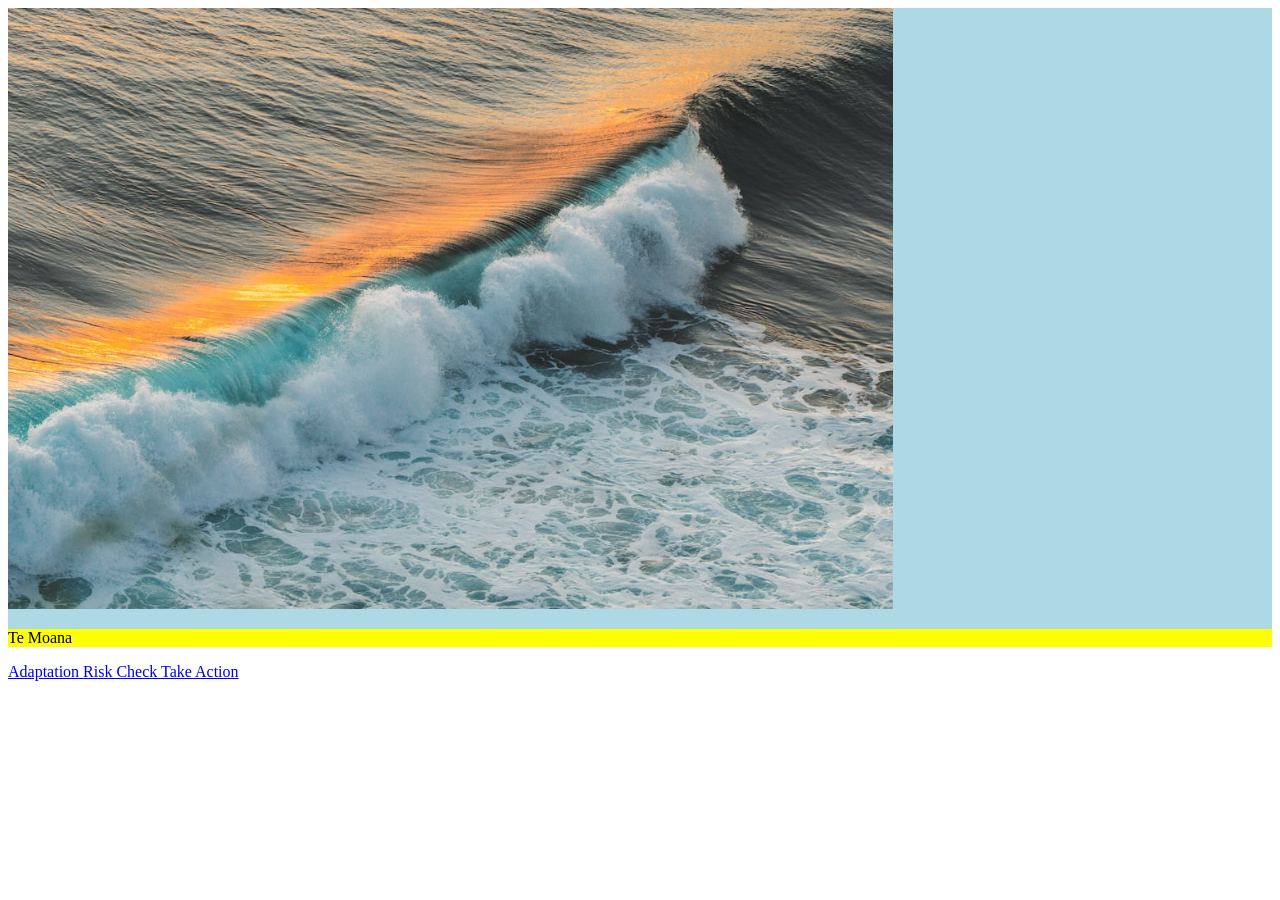
==== index.html @ 74d245a0 "I added some a tags to link other pages" ====
<!DOCTYPE html>
<html lang="en">
<head>
    <meta charset="UTF-8">
    <title>Title</title>
    <link rel="stylesheet" href="style.css"
</head>
<body>

<div class="w3-card-4">
  <img width="70%." src="images/ocean.jpg" alt="Te Moana">
  <div class="w3-container w3-center">
    <p> Te Moana</p>
  </div>
</div>

<a href="adaptation.html.html"> Adaptation </a>
<a href="risk%20check.html.html"> Risk Check </a>
<a href="take%20action.html"> Take Action </a>


</body>
</html>
---- style.css ----
h1 {
  background-color: green;
}

div {
  background-color: lightblue;
}

p {
  background-color: yellow;
}
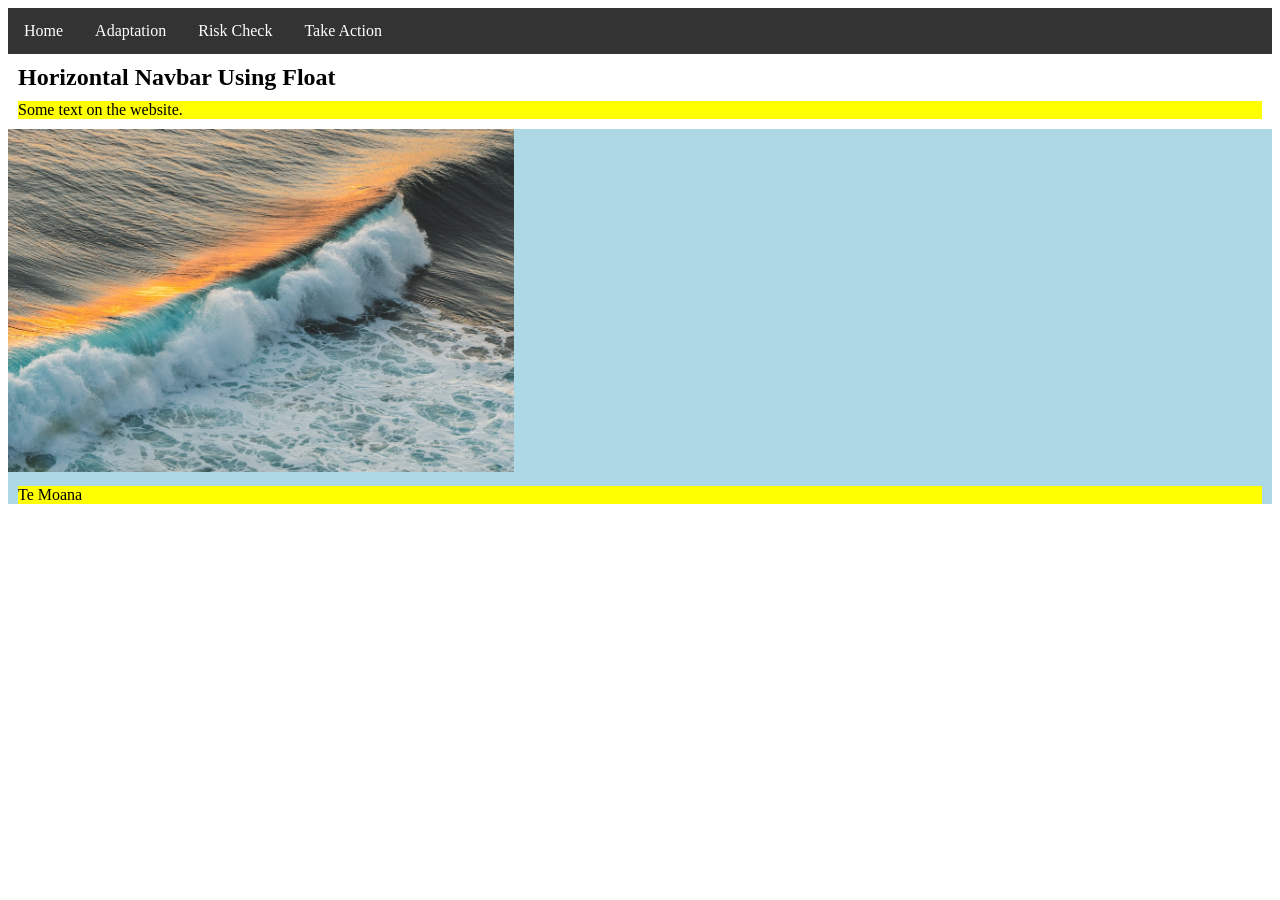
==== commit d188f626: "I added navigation bar on my home page with some background color testing in CSS" ====
--- a/index.html
+++ b/index.html
@@ -5,19 +5,32 @@
     <title>Title</title>
     <link rel="stylesheet" href="style.css"
 </head>
+
+</html>
+
+<body>
+
+<ul>
+  <li><a href="index.html">Home</a></li>
+  <li><a href="adaptation.html">Adaptation</a></li>
+  <li><a href=#riskcheck.html">Risk Check</a></li>
+  <li><a href="take action.html">Take Action</a></li>
+</ul>
+
+<h2>Horizontal Navbar Using Float</h2>
+
+<p>Some text on the website.</p>
+
+</body>
+
 <body>
 
 <div class="w3-card-4">
-  <img width="70%." src="images/ocean.jpg" alt="Te Moana">
+  <img width="40%." src="images/ocean.jpg" alt="Te Moana">
   <div class="w3-container w3-center">
     <p> Te Moana</p>
   </div>
 </div>
 
-<a href="adaptation.html.html"> Adaptation </a>
-<a href="risk%20check.html.html"> Risk Check </a>
-<a href="take%20action.html"> Take Action </a>
+</body>
 
-
-</body>
-</html>
--- a/style.css
+++ b/style.css
@@ -9,3 +9,39 @@
 p {
   background-color: yellow;
 }
+
+<style>
+body {
+  margin: 0;
+  padding: 0;
+}
+
+h2, p {
+  margin: 10px;
+}
+
+ul {
+  list-style-type: none;
+  margin: 0;
+  padding: 0;
+  overflow: hidden;
+  background-color: #333333;
+}
+
+ul li {
+  float: left;
+}
+
+ul li a {
+  display: block;
+  color: white;
+  text-align: center;
+  padding: 14px 16px;
+  text-decoration: none;
+}
+
+ul li a:hover {
+  background-color: #111111;
+}
+</style>
+
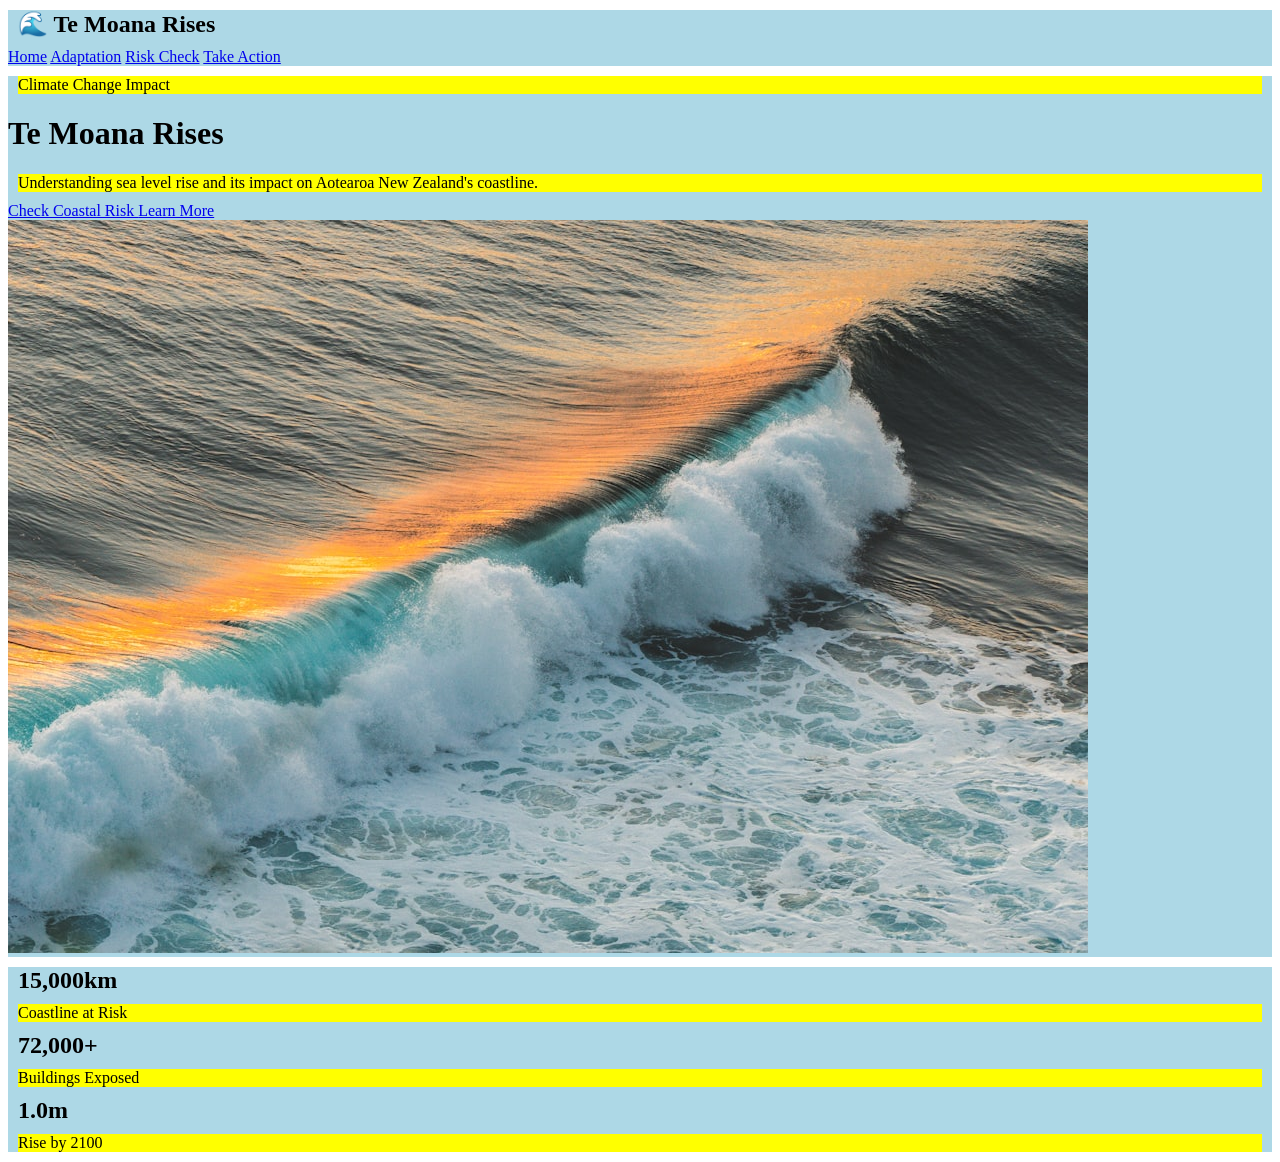
==== commit 56c8da27: "I linked my other pages to my CSS, In my index page i aded some hero tags and functions from W3Schoo" ====
--- a/index.html
+++ b/index.html
@@ -2,35 +2,67 @@
 <html lang="en">
 <head>
     <meta charset="UTF-8">
-    <title>Title</title>
-    <link rel="stylesheet" href="style.css"
+    <meta name="viewport" content="width=device-width, initial-scale=1.0">
+    <title>Te Moana Rises</title>
+    <link rel="stylesheet" href="style.css">
 </head>
-
-</html>
-
 <body>
 
-<ul>
-  <li><a href="index.html">Home</a></li>
-  <li><a href="adaptation.html">Adaptation</a></li>
-  <li><a href=#riskcheck.html">Risk Check</a></li>
-  <li><a href="take action.html">Take Action</a></li>
-</ul>
+    <div class="navbar">
+        <h2>🌊 Te Moana Rises</h2>
 
-<h2>Horizontal Navbar Using Float</h2>
+        <div class="nav-links">
+            <a href="index.html">Home</a>
+            <a href="adaptation.html">Adaptation</a>
+            <a href="risk-check.html">Risk Check</a>
+            <a href="take-action.html">Take Action</a>
+        </div>
+    </div>
 
-<p>Some text on the website.</p>
+    <div class="hero">
 
-</body>
+        <div class="hero-text">
 
-<body>
+            <p class="badge">Climate Change Impact</p>
 
-<div class="w3-card-4">
-  <img width="40%." src="images/ocean.jpg" alt="Te Moana">
-  <div class="w3-container w3-center">
-    <p> Te Moana</p>
-  </div>
-</div>
+            <h1>Te Moana Rises</h1>
 
-</body>
+            <p class="hero-subtitle">
+                Understanding sea level rise and its impact on
+                Aotearoa New Zealand's coastline.
+            </p>
 
+            <a href="risk-check.html" class="button">
+                Check Coastal Risk
+            </a>
+
+            <a href="adaptation.html" class="button2">
+                Learn More
+            </a>
+
+        </div>
+
+        <div class="hero-image">
+            <img src="images/ocean.jpg" alt="Ocean Waves">
+        </div>
+
+    </div>
+
+    <div class="stats">
+
+        <div>
+            <h2>15,000km</h2>
+            <p>Coastline at Risk</p>
+        </div>
+
+        <div>
+            <h2>72,000+</h2>
+            <p>Buildings Exposed</p>
+        </div>
+
+        <div>
+            <h2>1.0m</h2>
+            <p>Rise by 2100</p>
+        </div>
+
+    </div>
--- a/style.css
+++ b/style.css
@@ -1,5 +1,5 @@
 h1 {
-  background-color: green;
+  background-color: lightblue;
 }
 
 div {
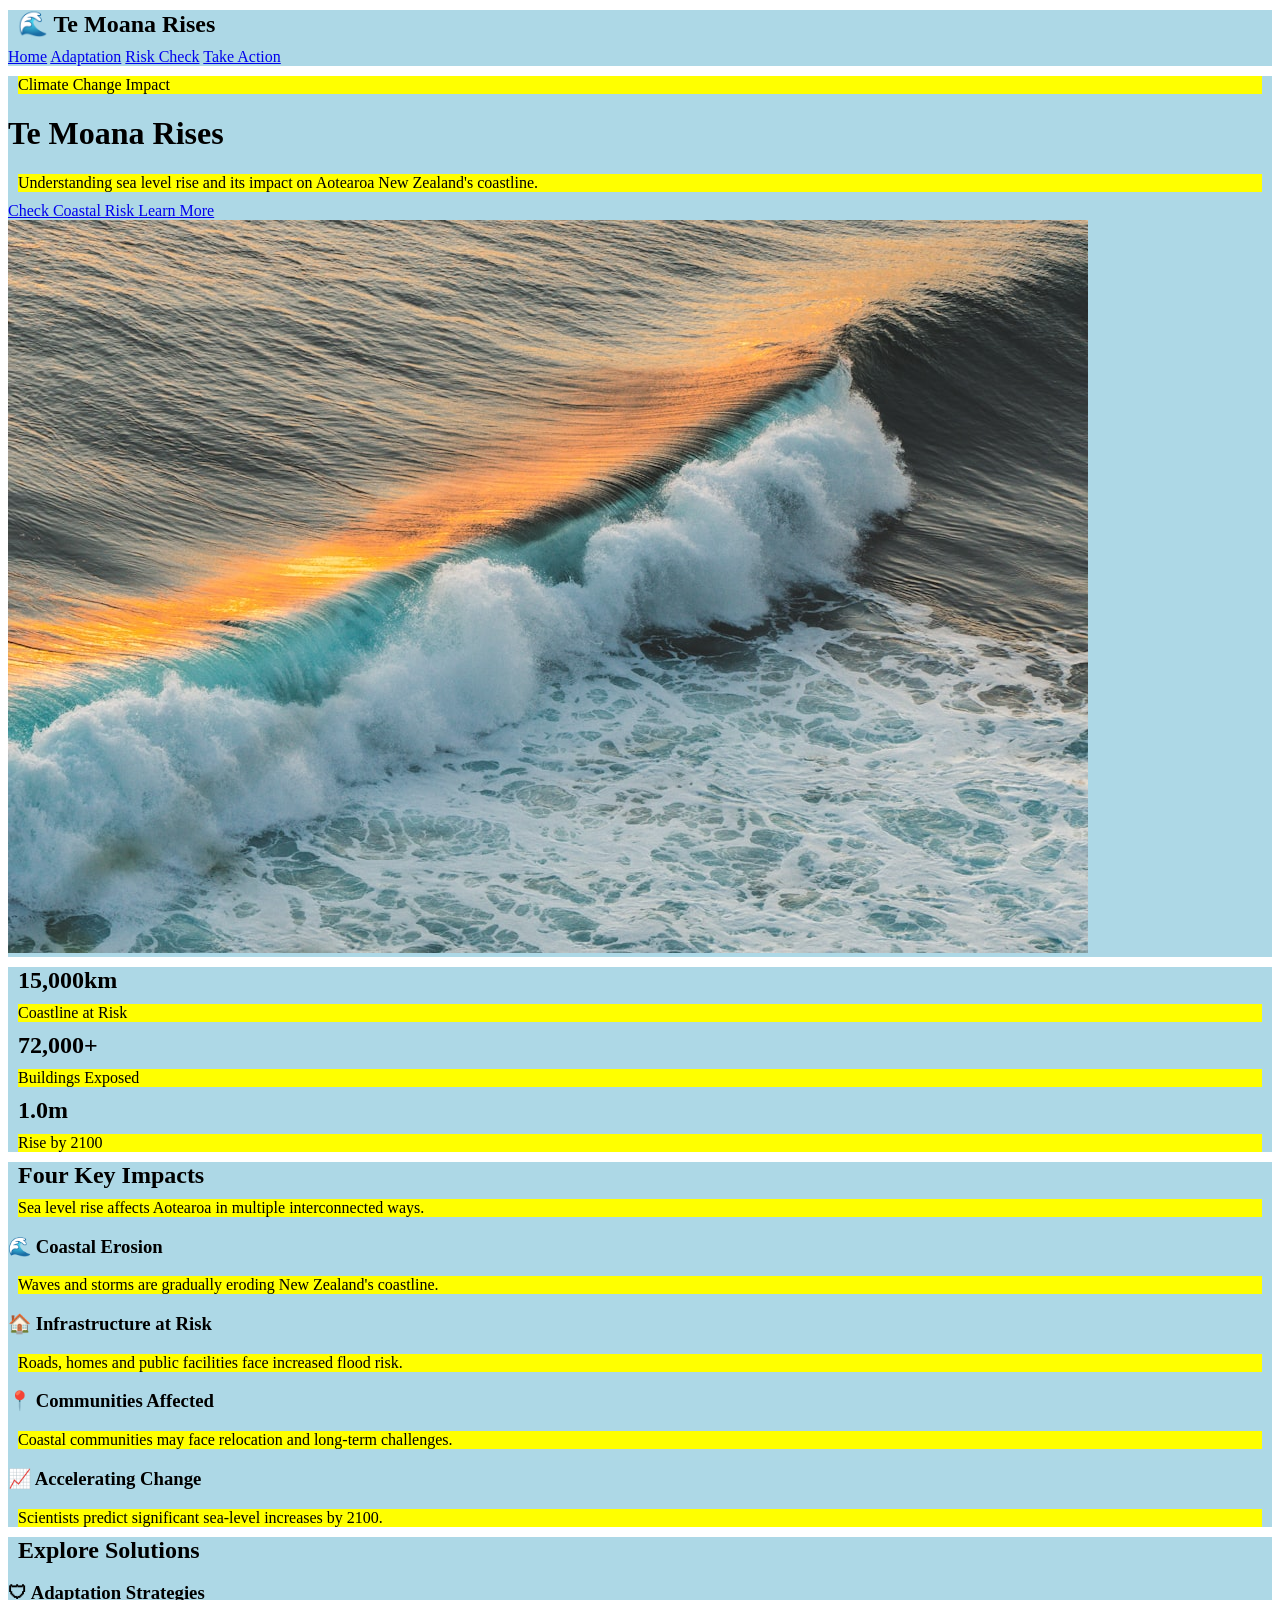
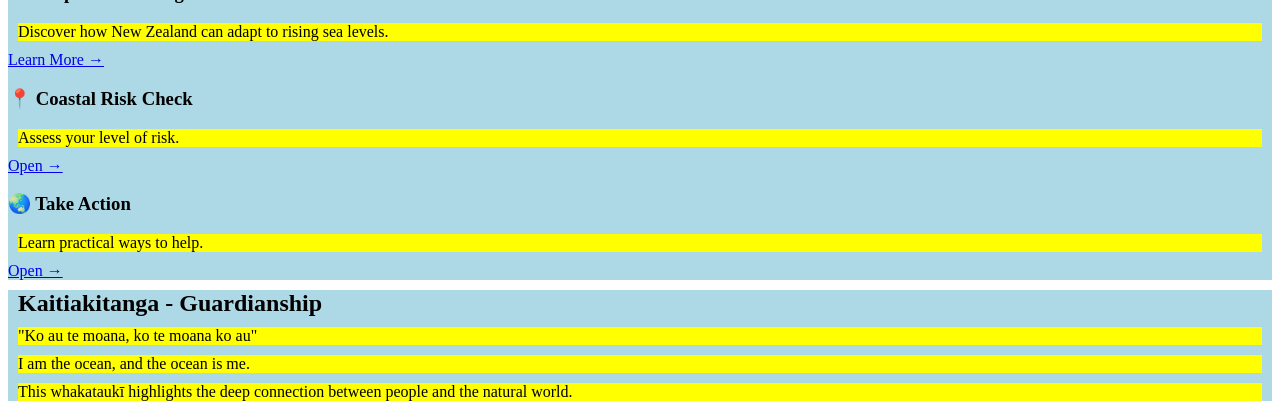
==== commit d4824cd1: "I coded some more classes and tags, futhermore working towards css and completing home page" ====
--- a/index.html
+++ b/index.html
@@ -32,7 +32,7 @@
                 Aotearoa New Zealand's coastline.
             </p>
 
-            <a href="risk-check.html" class="button">
+            <a href="risk check.html" class="button">
                 Check Coastal Risk
             </a>
 
@@ -66,3 +66,100 @@
         </div>
 
     </div>
+
+<div class="section">
+
+        <h2>Four Key Impacts</h2>
+
+        <p class="section-text">
+            Sea level rise affects Aotearoa in multiple
+            interconnected ways.
+        </p>
+
+        <div class="impact-grid">
+
+            <div class="card blue">
+                <h3>🌊 Coastal Erosion</h3>
+                <p>
+                    Waves and storms are gradually eroding
+                    New Zealand's coastline.
+                </p>
+            </div>
+
+            <div class="card red">
+                <h3>🏠 Infrastructure at Risk</h3>
+                <p>
+                    Roads, homes and public facilities face
+                    increased flood risk.
+                </p>
+            </div>
+
+            <div class="card green">
+                <h3>📍 Communities Affected</h3>
+                <p>
+                    Coastal communities may face relocation
+                    and long-term challenges.
+                </p>
+            </div>
+
+<div class="card purple">
+                <h3>📈 Accelerating Change</h3>
+                <p>
+                    Scientists predict significant sea-level
+                    increases by 2100.
+                </p>
+            </div>
+
+        </div>
+
+    </div>
+
+    <div class="solutions">
+
+        <h2>Explore Solutions</h2>
+
+        <div class="solution-card big">
+            <h3>🛡 Adaptation Strategies</h3>
+            <p>
+                Discover how New Zealand can adapt to
+                rising sea levels.
+            </p>
+            <a href="adaptation.html">Learn More →</a>
+        </div>
+
+        <div class="solution-grid">
+
+            <div class="solution-card">
+                <h3>📍 Coastal Risk Check</h3>
+                <p>Assess your level of risk.</p>
+                <a href="risk-check.html">Open →</a>
+            </div>
+
+            <div class="solution-card">
+                <h3>🌏 Take Action</h3>
+                <p>Learn practical ways to help.</p>
+                <a href="take-action.html">Open →</a>
+            </div>
+
+        </div>
+
+    </div>
+
+    <div class="maori">
+
+        <h2>Kaitiakitanga - Guardianship</h2>
+
+        <p class="quote">
+            "Ko au te moana, ko te moana ko au"
+        </p>
+
+        <p>
+            I am the ocean, and the ocean is me.
+        </p>
+
+        <p>
+            This whakataukī highlights the deep connection
+            between people and the natural world.
+        </p>
+
+    </div>
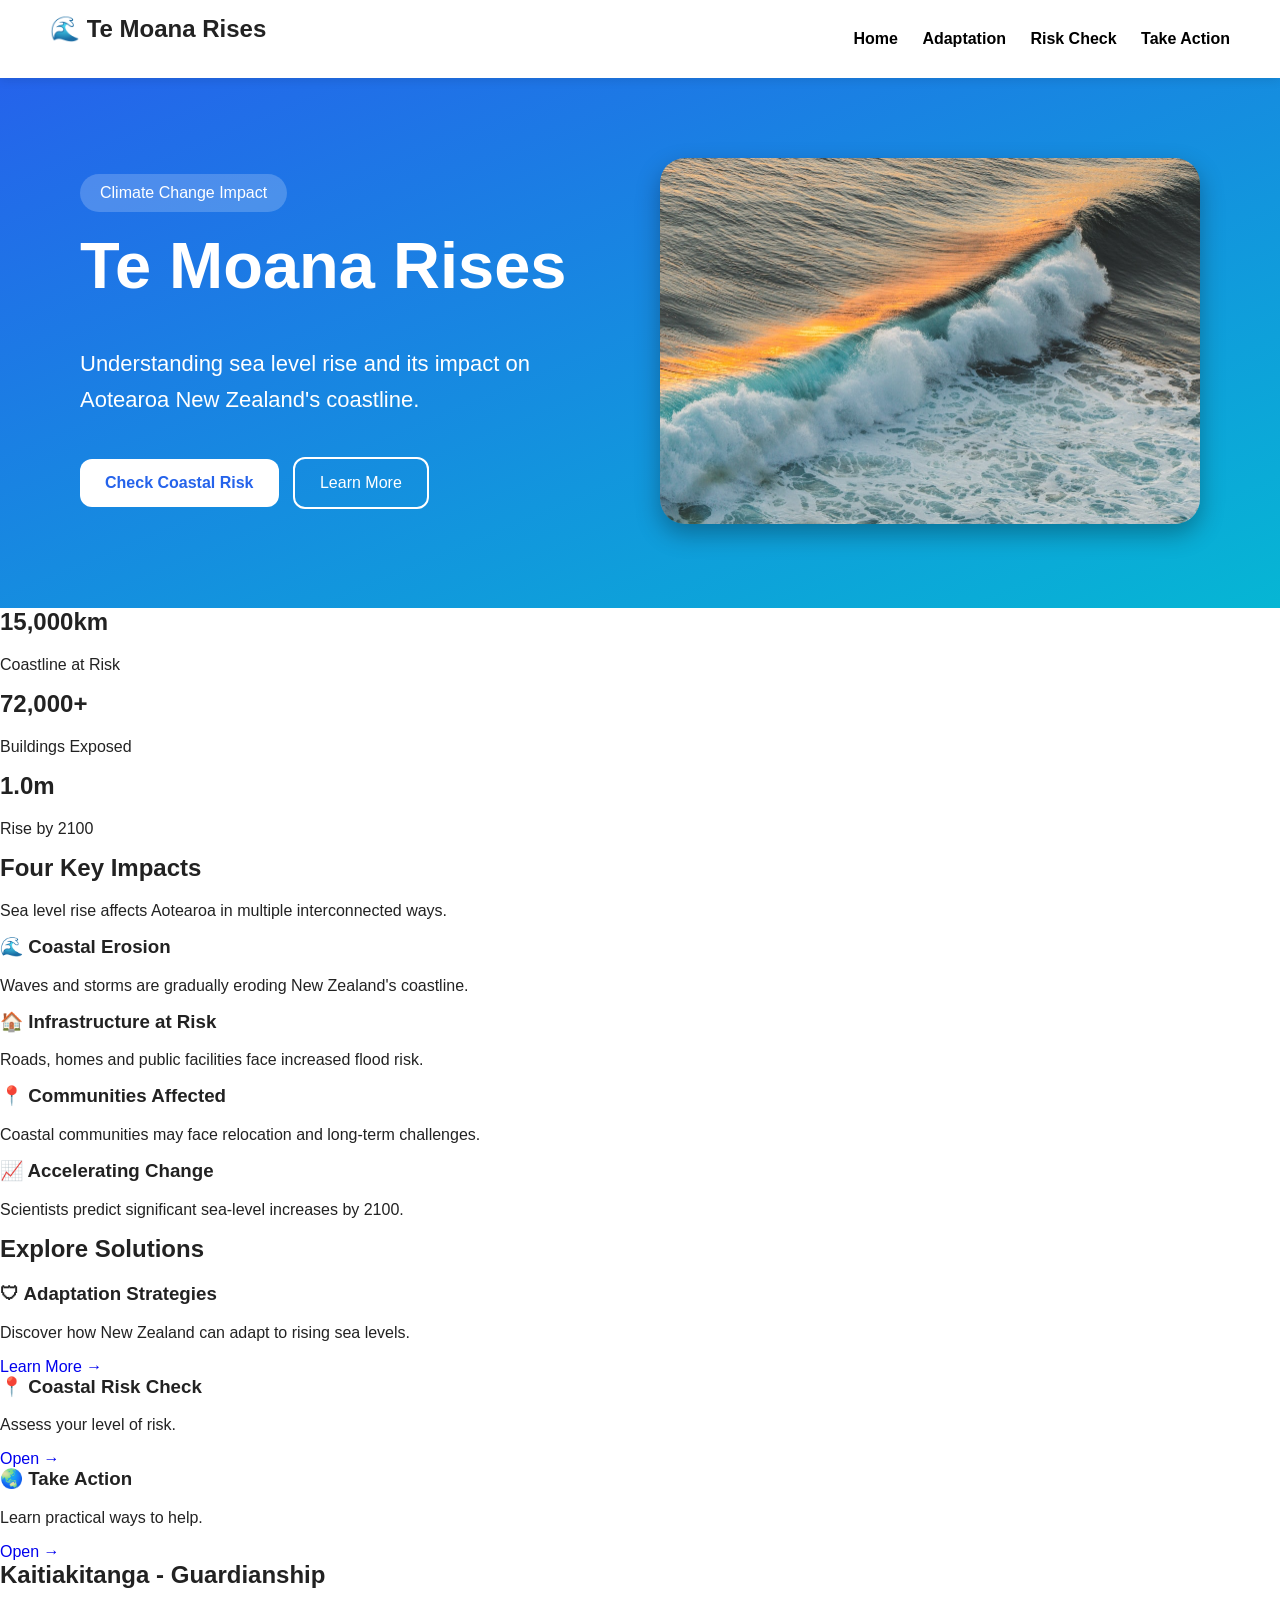
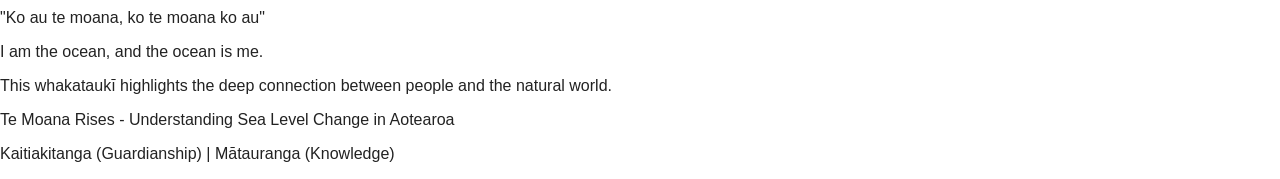
==== commit b7c7888e: "I coded some classes, grids and adjusted images along side of background colors in css for my home p" ====
--- a/index.html
+++ b/index.html
@@ -1,165 +1,162 @@
 <!DOCTYPE html>
 <html lang="en">
 <head>
-    <meta charset="UTF-8">
-    <meta name="viewport" content="width=device-width, initial-scale=1.0">
-    <title>Te Moana Rises</title>
-    <link rel="stylesheet" href="style.css">
+<meta charset="UTF-8">
+<meta name="viewport" content="width=device-width, initial-scale=1.0">
+<title>Te Moana Rises</title>
+<link rel="stylesheet" href="style.css">
 </head>
 <body>
 
-    <div class="navbar">
-        <h2>🌊 Te Moana Rises</h2>
+<!-- Navigation -->
+<div class="navbar">
+<h2>🌊 Te Moana Rises</h2>
+<div class="nav-links">
+<a href="index.html">Home</a>
+<a href="adaptation.html">Adaptation</a>
+<a href="risk check.html">Risk Check</a>
+<a href="take action.html">Take Action</a>
+</div>
+</div>
 
-        <div class="nav-links">
-            <a href="index.html">Home</a>
-            <a href="adaptation.html">Adaptation</a>
-            <a href="risk-check.html">Risk Check</a>
-            <a href="take-action.html">Take Action</a>
-        </div>
-    </div>
+<!-- Hero Section -->
+<div class="hero">
+<div class="hero-text">
+<p class="badge">Climate Change Impact</p>
+<h1>Te Moana Rises</h1>
+<p class="hero-subtitle">
+Understanding sea level rise and its impact on
+Aotearoa New Zealand's coastline.
+</p>
+<a href="risk check.html" class="button">
+Check Coastal Risk
+</a>
+<a href="adaptation.html" class="button2">
+Learn More
+</a>
+</div>
 
-    <div class="hero">
+<div class="hero-image">
+<img src="images/ocean.jpg" alt="Ocean Waves">
+</div>
+</div>
 
-        <div class="hero-text">
+<!-- Stats Section -->
+<div class="stats">
+<div>
+<h2>15,000km</h2>
+<p>Coastline at Risk</p>
+</div>
 
-            <p class="badge">Climate Change Impact</p>
+<div>
+<h2>72,000+</h2>
+<p>Buildings Exposed</p>
+</div>
 
-            <h1>Te Moana Rises</h1>
+<div>
+<h2>1.0m</h2>
+<p>Rise by 2100</p>
+</div>
+</div>
 
-            <p class="hero-subtitle">
-                Understanding sea level rise and its impact on
-                Aotearoa New Zealand's coastline.
-            </p>
+<!-- Impacts Section -->
+<div class="section">
+<h2>Four Key Impacts</h2>
+<p class="section-text">
+Sea level rise affects Aotearoa in multiple
+interconnected ways.
+</p>
 
-            <a href="risk check.html" class="button">
-                Check Coastal Risk
-            </a>
+<div class="impact-grid">
+<div class="card blue">
+<h3>🌊 Coastal Erosion</h3>
+<p>
+Waves and storms are gradually eroding
+New Zealand's coastline.
+</p>
+</div>
 
-            <a href="adaptation.html" class="button2">
-                Learn More
-            </a>
+<div class="card red">
+<h3>🏠 Infrastructure at Risk</h3>
+<p>
+Roads, homes and public facilities face
+increased flood risk.
+</p>
+</div>
 
-        </div>
-
-        <div class="hero-image">
-            <img src="images/ocean.jpg" alt="Ocean Waves">
-        </div>
-
-    </div>
-
-    <div class="stats">
-
-        <div>
-            <h2>15,000km</h2>
-            <p>Coastline at Risk</p>
-        </div>
-
-        <div>
-            <h2>72,000+</h2>
-            <p>Buildings Exposed</p>
-        </div>
-
-        <div>
-            <h2>1.0m</h2>
-            <p>Rise by 2100</p>
-        </div>
-
-    </div>
-
-<div class="section">
-
-        <h2>Four Key Impacts</h2>
-
-        <p class="section-text">
-            Sea level rise affects Aotearoa in multiple
-            interconnected ways.
-        </p>
-
-        <div class="impact-grid">
-
-            <div class="card blue">
-                <h3>🌊 Coastal Erosion</h3>
-                <p>
-                    Waves and storms are gradually eroding
-                    New Zealand's coastline.
-                </p>
-            </div>
-
-            <div class="card red">
-                <h3>🏠 Infrastructure at Risk</h3>
-                <p>
-                    Roads, homes and public facilities face
-                    increased flood risk.
-                </p>
-            </div>
-
-            <div class="card green">
-                <h3>📍 Communities Affected</h3>
-                <p>
-                    Coastal communities may face relocation
-                    and long-term challenges.
-                </p>
-            </div>
+<div class="card green">
+<h3>📍 Communities Affected</h3>
+<p>
+Coastal communities may face relocation
+and long-term challenges.
+</p>
+</div>
 
 <div class="card purple">
-                <h3>📈 Accelerating Change</h3>
-                <p>
-                    Scientists predict significant sea-level
-                    increases by 2100.
-                </p>
-            </div>
+<h3>📈 Accelerating Change</h3>
+<p>
+Scientists predict significant sea-level
+increases by 2100.
+</p>
+</div>
+</div>
+</div>
 
-        </div>
+<!-- Solutions Section -->
+<div class="solutions">
+<h2>Explore Solutions</h2>
 
-    </div>
+<div class="solution-card big">
+<h3>🛡 Adaptation Strategies</h3>
+<p>
+Discover how New Zealand can adapt to
+rising sea levels.
+</p>
+<a href="adaptation.html">Learn More →</a>
+</div>
 
-    <div class="solutions">
+<div class="solution-grid">
+<div class="solution-card">
+<h3>📍 Coastal Risk Check</h3>
+<p>Assess your level of risk.</p>
+<a href="risk check.html">Open →</a>
+</div>
 
-        <h2>Explore Solutions</h2>
+<div class="solution-card">
+<h3>🌏 Take Action</h3>
+<p>Learn practical ways to help.</p>
+<a href="take action.html">Open →</a>
+</div>
+</div>
+</div>
 
-        <div class="solution-card big">
-            <h3>🛡 Adaptation Strategies</h3>
-            <p>
-                Discover how New Zealand can adapt to
-                rising sea levels.
-            </p>
-            <a href="adaptation.html">Learn More →</a>
-        </div>
+<!-- Maori Section -->
+<div class="maori">
+<h2>Kaitiakitanga - Guardianship</h2>
+<p class="quote">
+"Ko au te moana, ko te moana ko au"
+</p>
+<p>
+I am the ocean, and the ocean is me.
+</p>
+<p>
+This whakataukī highlights the deep connection
+between people and the natural world.
+</p>
+</div>
 
-        <div class="solution-grid">
+<!-- Footer -->
+<div class="footer">
+<p>
+Te Moana Rises - Understanding Sea Level Change
+in Aotearoa
+</p>
 
-            <div class="solution-card">
-                <h3>📍 Coastal Risk Check</h3>
-                <p>Assess your level of risk.</p>
-                <a href="risk-check.html">Open →</a>
-            </div>
+<p>
+Kaitiakitanga (Guardianship) |
+Mātauranga (Knowledge)
+</p>
+</div>
 
-            <div class="solution-card">
-                <h3>🌏 Take Action</h3>
-                <p>Learn practical ways to help.</p>
-                <a href="take-action.html">Open →</a>
-            </div>
-
-        </div>
-
-    </div>
-
-    <div class="maori">
-
-        <h2>Kaitiakitanga - Guardianship</h2>
-
-        <p class="quote">
-            "Ko au te moana, ko te moana ko au"
-        </p>
-
-        <p>
-            I am the ocean, and the ocean is me.
-        </p>
-
-        <p>
-            This whakataukī highlights the deep connection
-            between people and the natural world.
-        </p>
-
-    </div>+</body>
+</html>
--- a/style.css
+++ b/style.css
@@ -1,47 +1,113 @@
-h1 {
-  background-color: lightblue;
+/* General */
+body{
+margin:0;
+font-family:Arial, sans-serif;
+background-color:white;
+color:#222;
 }
 
-div {
-  background-color: lightblue;
+h1,h2,h3{
+margin-top:0;
 }
 
-p {
-  background-color: yellow;
+a{
+text-decoration:none;
 }
 
-<style>
-body {
-  margin: 0;
-  padding: 0;
+/* Navigation */
+.navbar{
+background-color:white;
+display:flex;
+justify-content:space-between;
+align-items:center;
+padding:15px 50px;
+position:sticky;
+top:0;
+z-index:1000;
+box-shadow:0 2px 10px rgba(0,0,0,0.1);
 }
 
-h2, p {
-  margin: 10px;
+.nav-links a{
+color:black;
+margin-left:20px;
+font-weight:bold;
 }
 
-ul {
-  list-style-type: none;
-  margin: 0;
-  padding: 0;
-  overflow: hidden;
-  background-color: #333333;
+.nav-links a:hover{
+color:#0ea5e9;
 }
 
-ul li {
-  float: left;
+/* Page header */
+.page-header{
+padding:80px;
+background:linear-gradient(to bottom,#ffffff,#f3f4f6);
 }
 
-ul li a {
-  display: block;
-  color: white;
-  text-align: center;
-  padding: 14px 16px;
-  text-decoration: none;
+.page-header h1{
+font-size:55px;
 }
 
-ul li a:hover {
-  background-color: #111111;
+.page-header p{
+font-size:20px;
+line-height:1.6;
+max-width:800px;
 }
-</style>
 
+/* Hero */
+.hero{
+background:linear-gradient(to bottom right,#2563eb,#06b6d4);
+color:white;
+display:grid;
+grid-template-columns:1fr 1fr;
+gap:40px;
+padding:80px;
+}
+
+.badge{
+background-color:rgba(255,255,255,0.2);
+display:inline-block;
+padding:10px 20px;
+border-radius:30px;
+}
+
+.hero h1{
+font-size:65px;
+}
+
+.hero-subtitle{
+font-size:22px;
+line-height:1.6;
+}
+
+.hero-image img{
+width:100%;
+border-radius:25px;
+box-shadow:0 10px 25px rgba(0,0,0,0.3);
+}
+
+/* Buttons */
+.button{
+display:inline-block;
+background:white;
+color:#2563eb;
+padding:15px 25px;
+margin-top:20px;
+margin-right:10px;
+border-radius:12px;
+font-weight:bold;
+}
+
+.button2{
+display:inline-block;
+border:2px solid white;
+color:white;
+padding:15px 25px;
+border-radius:12px;
+}
+
+.button:hover,
+.button2:hover{
+opacity:0.85;
+}
+
+  
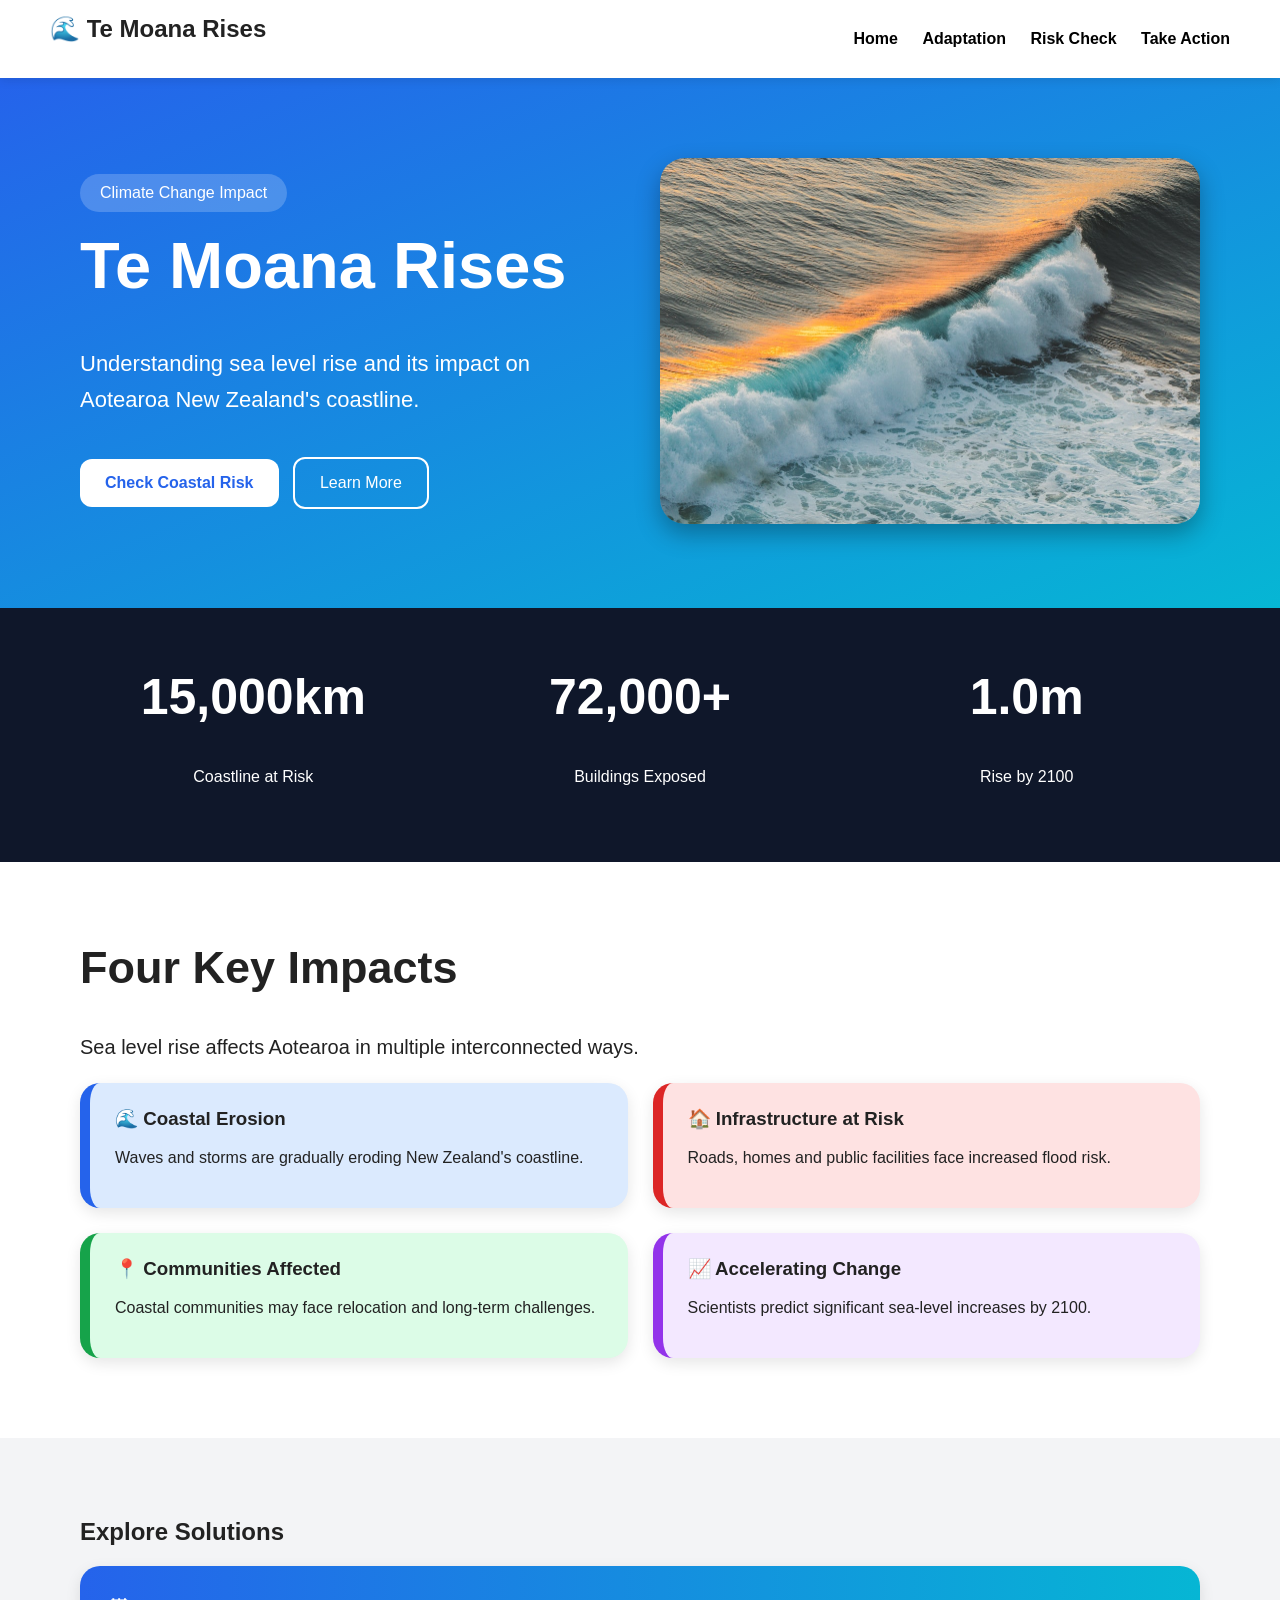
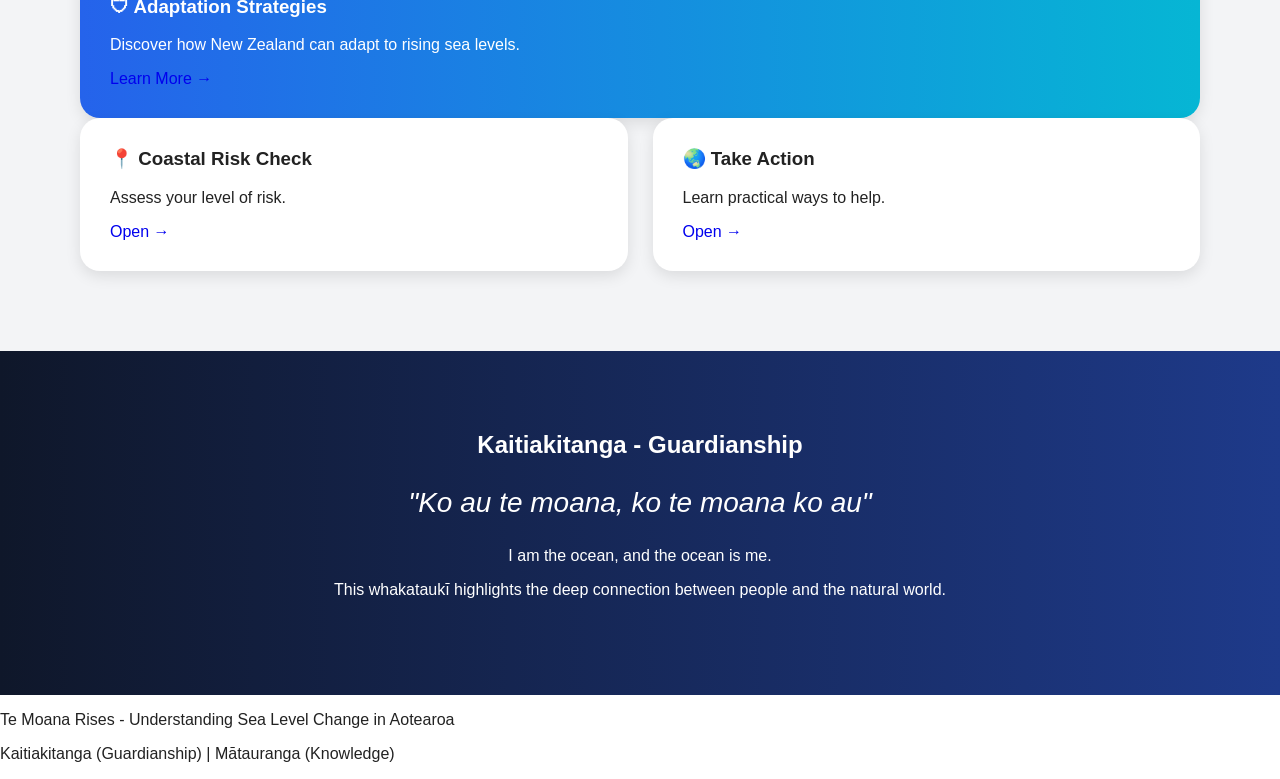
==== commit c042521e: "I started wit my risk check page, i added somebuttons and thinking to do an interactive risk levels " ====
--- a/index.html
+++ b/index.html
@@ -41,7 +41,7 @@
 </div>
 </div>
 
-<!-- Stats Section -->
+<!-- Stat Section -->
 <div class="stats">
 <div>
 <h2>15,000km</h2>
@@ -59,7 +59,7 @@
 </div>
 </div>
 
-<!-- Impacts Section -->
+<!-- Impact Section -->
 <div class="section">
 <h2>Four Key Impacts</h2>
 <p class="section-text">
--- a/style.css
+++ b/style.css
@@ -110,4 +110,182 @@
 opacity:0.85;
 }
 
-  +/* Stat */
+.stats{
+background:#0f172a;
+color:white;
+display:grid;
+grid-template-columns:repeat(3,1fr);
+text-align:center;
+padding:60px;
+}
+
+.stats h2{
+font-size:50px;
+}
+
+/* Sections */
+.section{
+padding:80px;
+}
+
+.section h2{
+font-size:45px;
+}
+
+.section-text{
+font-size:20px;
+line-height:1.6;
+}
+
+/* Grids */
+.grid-2{
+display:grid;
+grid-template-columns:1fr 1fr;
+gap:25px;
+}
+
+.grid-3{
+display:grid;
+grid-template-columns:repeat(3,1fr);
+gap:25px;
+}
+
+.grid-4{
+display:grid;
+grid-template-columns:repeat(4,1fr);
+gap:25px;
+}
+
+.impact-grid{
+display:grid;
+grid-template-columns:1fr 1fr;
+gap:25px;
+}
+
+/* Cards */
+.card{
+padding:25px;
+border-radius:20px;
+box-shadow:0 5px 15px rgba(0,0,0,0.1);
+transition:0.3s;
+}
+
+.card:hover{
+transform:translateY(-5px);
+}
+
+/* Card colours */
+.blue{
+background:#dbeafe;
+border-left:10px solid #2563eb;
+}
+
+.red{
+background:#fee2e2;
+border-left:10px solid #dc2626;
+}
+
+.green{
+background:#dcfce7;
+border-left:10px solid #16a34a;
+}
+
+.purple{
+background:#f3e8ff;
+border-left:10px solid #9333ea;
+}
+
+.orange{
+background:#fef3c7;
+border-left:10px solid #f59e0b;
+}
+
+/* Solutions */
+.solutions{
+background:#f3f4f6;
+padding:80px;
+}
+
+.solution-grid{
+display:grid;
+grid-template-columns:1fr 1fr;
+gap:25px;
+}
+
+.solution-card{
+background:white;
+padding:30px;
+border-radius:20px;
+box-shadow:0 5px 15px rgba(0,0,0,0.1);
+transition:0.3s;
+}
+
+.solution-card:hover{
+transform:translateY(-5px);
+}
+
+.big{
+background:linear-gradient(to right,#2563eb,#06b6d4);
+color:white;
+}
+
+/* Risk page */
+.risk-high{
+background:#fee2e2;
+border:3px solid #dc2626;
+}
+
+.risk-medium{
+background:#fef3c7;
+border:3px solid #f59e0b;
+}
+
+.risk-low{
+background:#dcfce7;
+border:3px solid #16a34a;
+}
+
+.result-box{
+padding:25px;
+border-radius:20px;
+color:white;
+}
+
+.result-high{
+background:linear-gradient(to right,#dc2626,#ef4444);
+}
+
+.result-medium{
+background:linear-gradient(to right,#f59e0b,#fbbf24);
+}
+
+.result-low{
+background:linear-gradient(to right,#16a34a,#22c55e);
+}
+
+/* Resource cards */
+.resource-card{
+background:white;
+padding:25px;
+border-radius:20px;
+box-shadow:0 5px 15px rgba(0,0,0,0.1);
+transition:0.3s;
+}
+
+.resource-card:hover{
+transform:translateY(-5px);
+}
+
+/* Maori section */
+.maori{
+background:linear-gradient(to right,#0f172a,#1e3a8a);
+color:white;
+text-align:center;
+padding:80px;
+}
+
+.quote{
+font-size:28px;
+font-style:italic;
+}
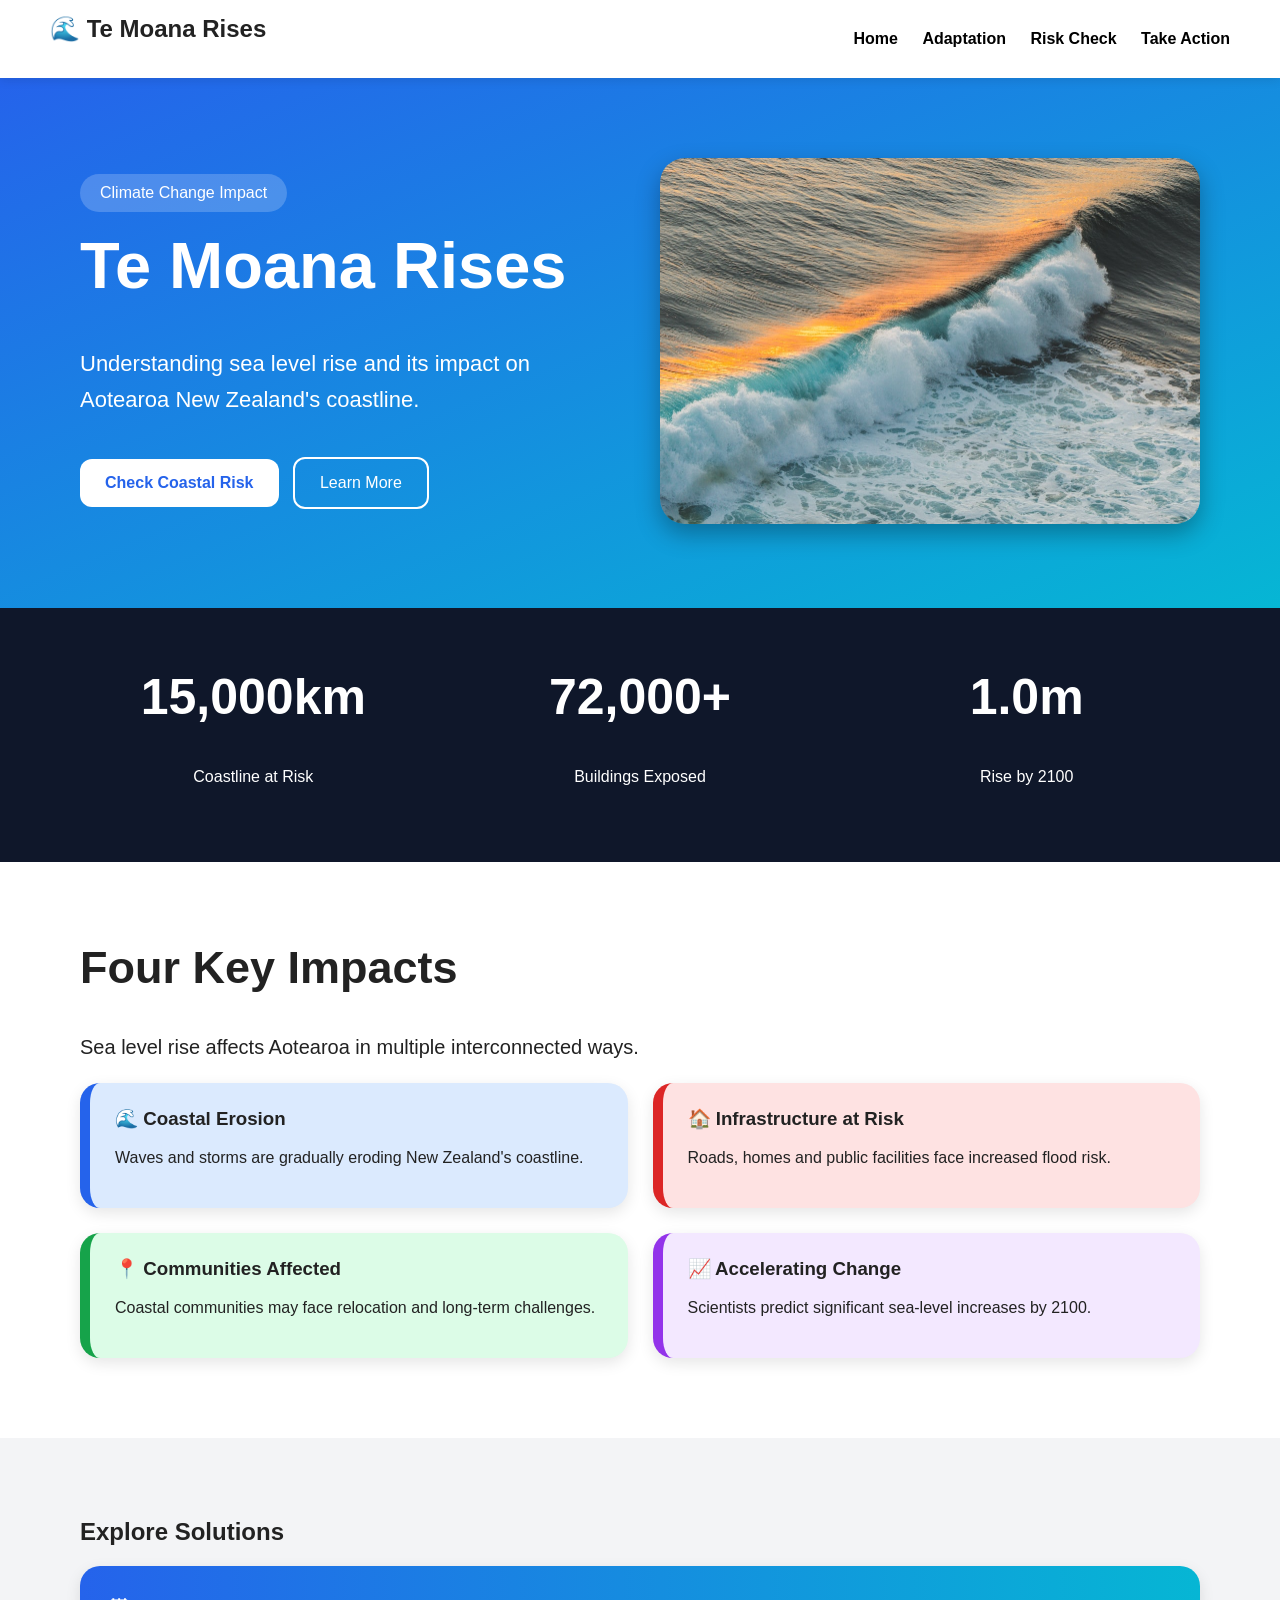
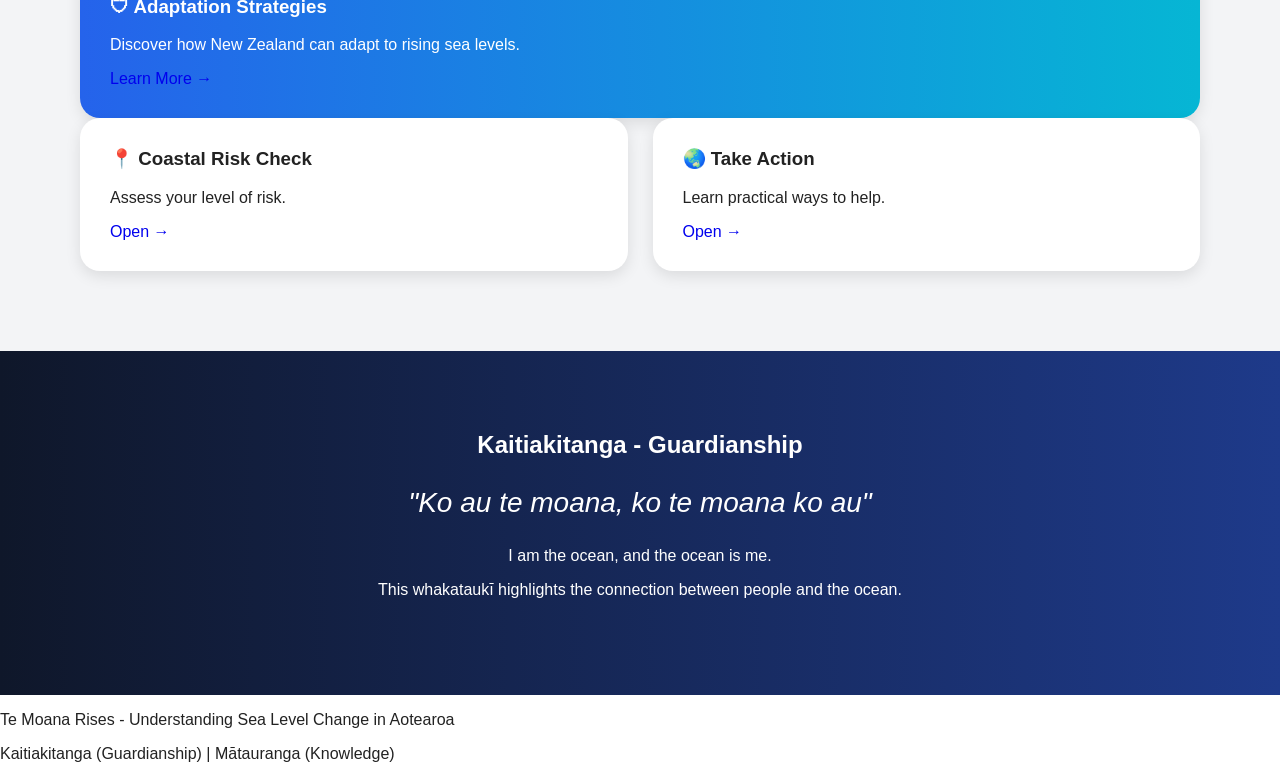
==== commit d35f59dc: "I made some changes in all of my pages, focused on reshearching for design for take action page" ====
--- a/index.html
+++ b/index.html
@@ -1,10 +1,9 @@
 <!DOCTYPE html>
 <html lang="en">
 <head>
-<meta charset="UTF-8">
-<meta name="viewport" content="width=device-width, initial-scale=1.0">
-<title>Te Moana Rises</title>
-<link rel="stylesheet" href="style.css">
+    <meta charset="UTF-8">
+    <title>Title</title>
+    <link rel="stylesheet" href="style.css">
 </head>
 <body>
 
@@ -134,14 +133,13 @@
 <div class="maori">
 <h2>Kaitiakitanga - Guardianship</h2>
 <p class="quote">
-"Ko au te moana, ko te moana ko au"
-</p>
+"Ko au te moana, ko te moana ko au"</p>
 <p>
 I am the ocean, and the ocean is me.
 </p>
 <p>
-This whakataukī highlights the deep connection
-between people and the natural world.
+This whakataukī highlights the connection
+between people and the ocean.
 </p>
 </div>
 
@@ -159,4 +157,4 @@
 </div>
 
 </body>
-</html>+</html>
